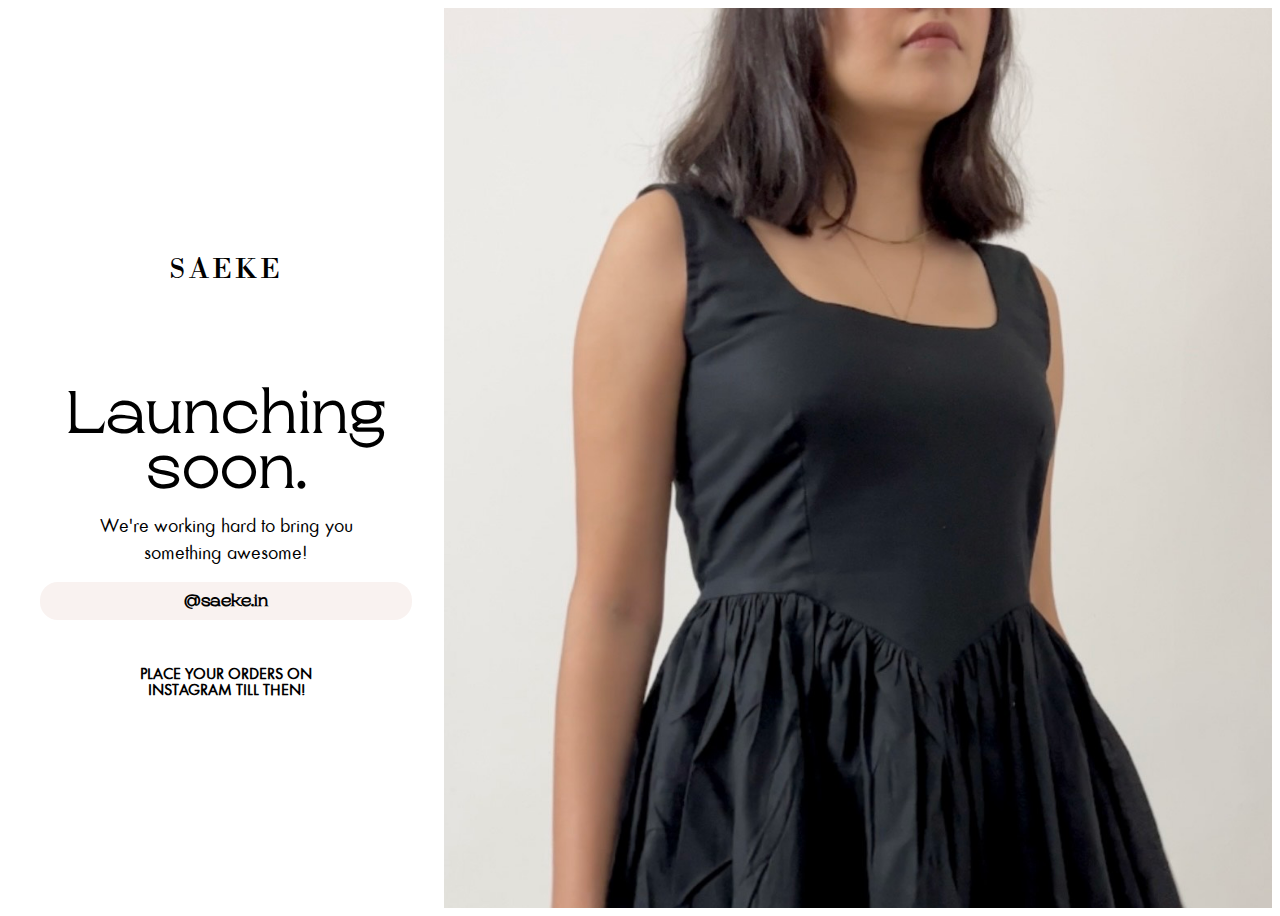
==== index.html @ 1c846b98 "Add files via upload" ====
<!DOCTYPE html>
<html>
    <head>
        <title>
            SAEKE
        </title>
        <link rel="stylesheet" href="index.css">
        
    </head>
    <body>
        <div class="text-section">
        <div class="saeke">
            <p class="saeke">
                SAEKE
            </p>
        </div>
        <div class="content">

            <div class="launching">
                Launching<br> soon.
        </div>
        <div class="caption">
            We're working hard to bring you <br>
            something awesome!
        </div>
        
        <button class="saekeb" >
            @saeke.in
        </button>
        
        <div class="footer">
            PLACE YOUR ORDERS ON <br>
            INSTAGRAM TILL THEN!
        </div>
    </div>
        </div>
        <img class="image-section" src="cover-image.jpeg" />
    </body>
</html>
---- index.css ----
@font-face{
    font-family: badoni;
    src: url('fonts/BodoniXT.ttf')
}
@font-face {
    font-family: rasputin;
    src: url(fonts/Rasputin.otf);
}
@font-face {
    font-family: futura;
    src: url(fonts/Futura\ Round.ttf);
}

body
{
    display: flex;
    flex-direction: row;
    height: 100vh;
}

.text-section
{
    margin: 0;
    padding: 0;
    width: 45%;  
    text-align: center;
    padding: 2rem;
    justify-content: center;
    display: flex;
    flex-direction: column;
}

.saeke
{
    display: inline-block;
    margin-bottom: 50px;
    font-size: 30px;
    font-family: badoni;
    letter-spacing: 3px;   
}

.content
{
    gap: 1rem;
    display:flex;
    flex-direction: column;
}

.launching
{
    font-size: 60px;
    font-family: rasputin;
    line-height: 55px;
}

.caption
{
    font-family: futura;
    font-size: 20px;
}

.saekeb
{
    border: none;
    padding-left: 50px;
    padding-right: 50px;
    padding-top: 10px;
    padding-bottom: 10px;
    font-size: 16px;
    border-radius: 18px;
    font-family: rasputin;
    font-weight: bold;
    background-color: rgb(249, 242, 240);
    cursor: pointer;
    margin-bottom: 30px;
}

.saekeb:hover
{ 
    text-decoration: underline;
}

.saekeb:active
{
    opacity: 0.7;
}

.footer
{
    font-family: futura;
    font-weight: bold;
    line-height: 16px;
}

.image-section
{
    height: 100%;
    background-image: url("cover-image.jpeg");
    overflow: hidden;
    width: 100%;
    object-fit: cover;
    position: 0px;
    object-position: top;
}

/* .image-section img{
    
    overflow: hidden;
    object-fit: cover;
    object-position: bottom;
} */

a
{
    color: black;
}
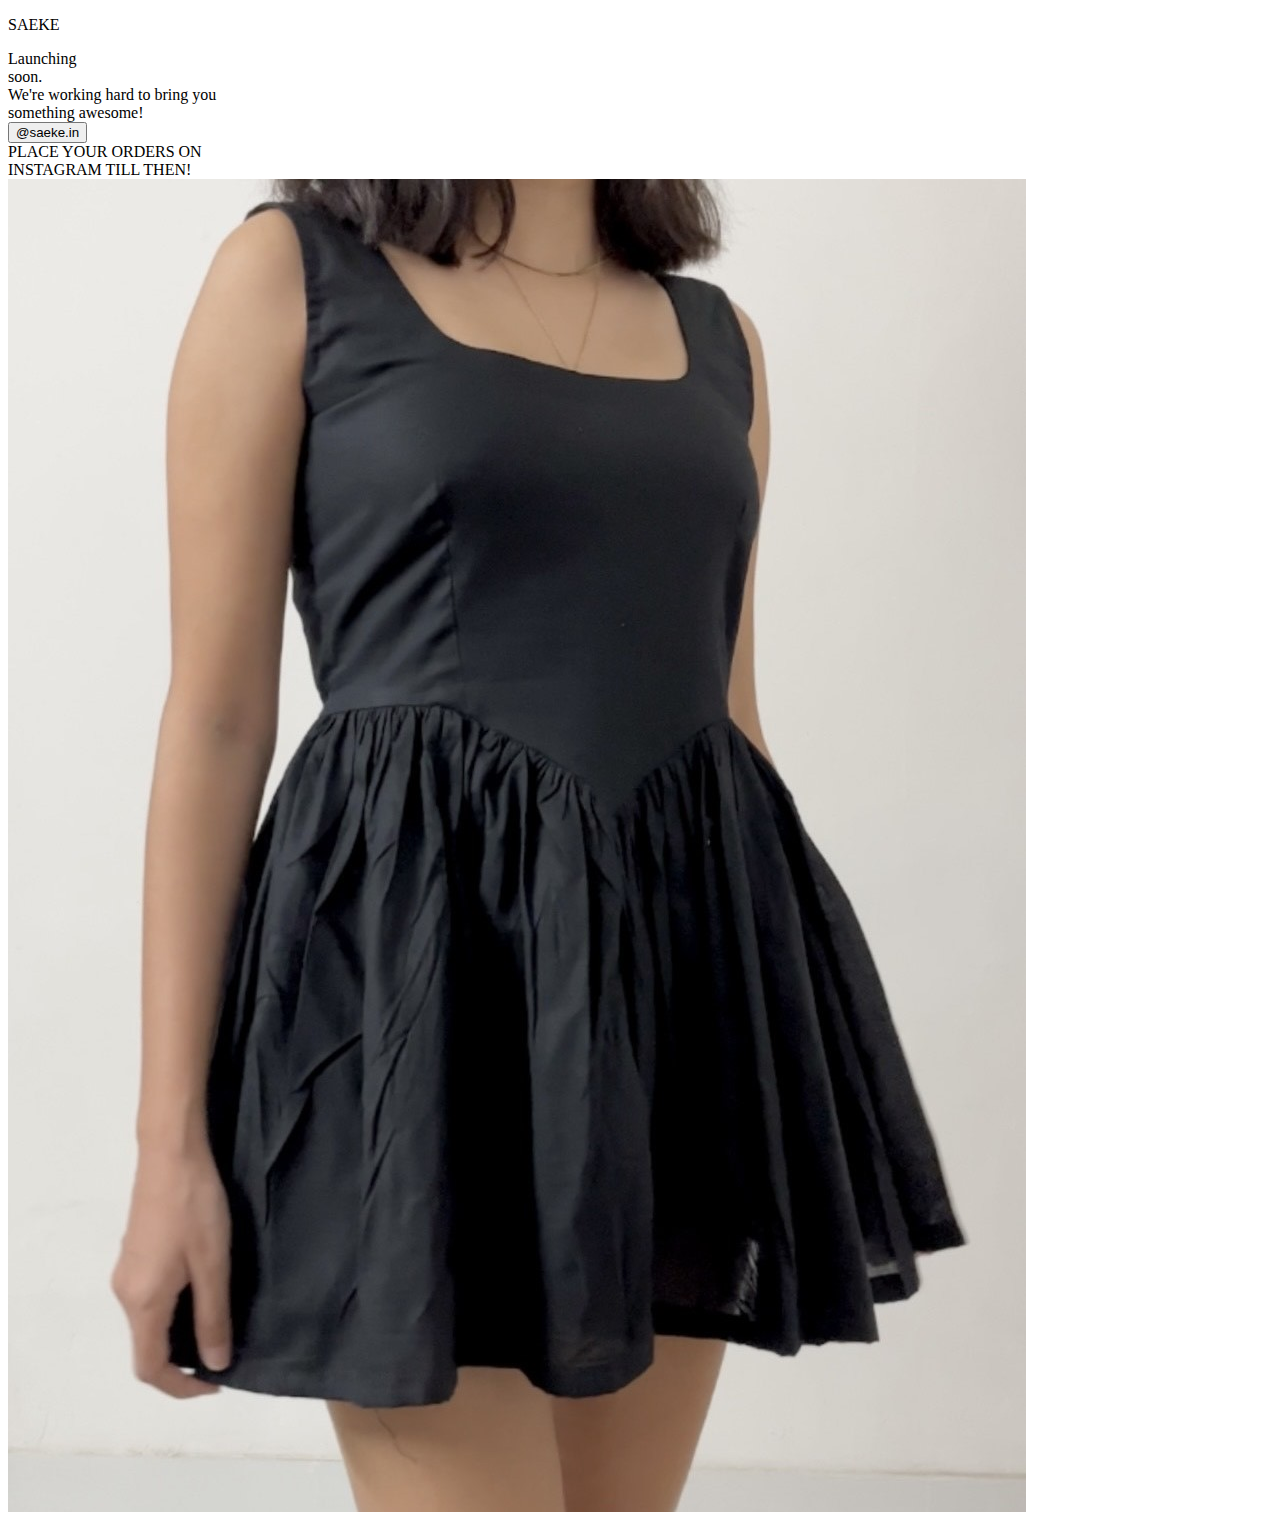
==== commit d351ceba: "Add files via upload" ====
--- a/index.html
+++ b/index.html
@@ -4,36 +4,38 @@
         <title>
             SAEKE
         </title>
-        <link rel="stylesheet" href="index.css">
-        
+        <link rel="stylesheet" href="website.css">
     </head>
     <body>
         <div class="text-section">
-        <div class="saeke">
-            <p class="saeke">
-                SAEKE
-            </p>
+            <div class="saeke">
+                <p class="saeke">
+                    SAEKE
+                </p>
+            </div>
+            <div class="content">
+    
+                <div class="launching">
+                    Launching<br> soon.
+            </div>
+            <div class="caption">
+                We're working hard to bring you <br>
+                something awesome!
+            </div>
+            <a href="https://www.instagram.com/saeke.in/">
+            <button class="saekeb" >
+                @saeke.in
+            </button>
+        </a>
+            
+            <div class="footer">
+                PLACE YOUR ORDERS ON <br>
+                INSTAGRAM TILL THEN!
+            </div>
         </div>
-        <div class="content">
-
-            <div class="launching">
-                Launching<br> soon.
         </div>
-        <div class="caption">
-            We're working hard to bring you <br>
-            something awesome!
+        <div class="image-section">
+            <img src="cover-image.jpeg">
         </div>
-        
-        <button class="saekeb" >
-            @saeke.in
-        </button>
-        
-        <div class="footer">
-            PLACE YOUR ORDERS ON <br>
-            INSTAGRAM TILL THEN!
-        </div>
-    </div>
-        </div>
-        <img class="image-section" src="cover-image.jpeg" />
     </body>
 </html>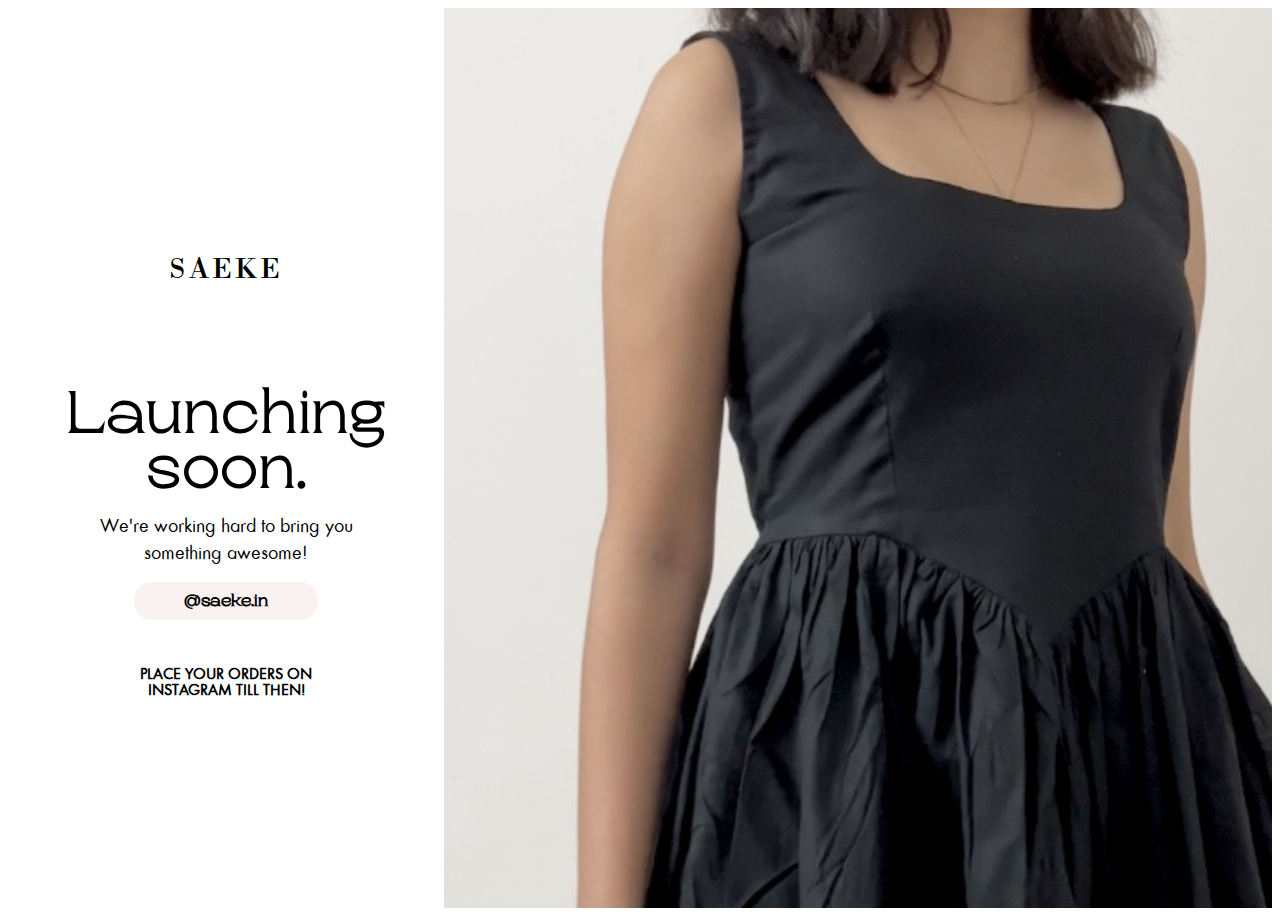
==== commit 9292bdff: "update css link" ====
--- a/index.html
+++ b/index.html
@@ -4,7 +4,7 @@
         <title>
             SAEKE
         </title>
-        <link rel="stylesheet" href="website.css">
+        <link rel="stylesheet" href="index.css">
     </head>
     <body>
         <div class="text-section">
@@ -38,4 +38,4 @@
             <img src="cover-image.jpeg">
         </div>
     </body>
-</html>+</html>
--- a/index.css
+++ b/index.css
@@ -0,0 +1,117 @@
+@font-face{
+    font-family: badoni;
+    src: url('fonts/BodoniXT.ttf')
+}
+@font-face {
+    font-family: rasputin;
+    src: url(fonts/Rasputin.otf);
+}
+@font-face {
+    font-family: futura;
+    src: url(fonts/Futura\ Round.ttf);
+}
+
+body
+{
+    display: flex;
+    flex-direction: row;
+    height: 100vh;
+}
+
+.text-section
+{
+    margin: 0;
+    padding: 0;
+    width: 45%;  
+    text-align: center;
+    padding: 2rem;
+    justify-content: center;
+    display: flex;
+    flex-direction: column;
+}
+
+.saeke
+{
+    display: inline-block;
+    margin-bottom: 50px;
+    font-size: 30px;
+    font-family: badoni;
+    letter-spacing: 3px;   
+}
+
+.content
+{
+    gap: 1rem;
+    display:flex;
+    flex-direction: column;
+}
+
+.launching
+{
+    font-size: 60px;
+    font-family: rasputin;
+    line-height: 55px;
+}
+
+.caption
+{
+    font-family: futura;
+    font-size: 20px;
+}
+
+.saekeb
+{
+    border: none;
+    padding-left: 50px;
+    padding-right: 50px;
+    padding-top: 10px;
+    padding-bottom: 10px;
+    font-size: 16px;
+    border-radius: 18px;
+    font-family: rasputin;
+    font-weight: bold;
+    background-color: rgb(249, 242, 240);
+    cursor: pointer;
+    margin-bottom: 30px;
+}
+
+.saekeb:hover
+{ 
+    text-decoration: underline;
+}
+
+.saekeb:active
+{
+    opacity: 0.7;
+}
+
+.footer
+{
+    font-family: futura;
+    font-weight: bold;
+    line-height: 16px;
+}
+
+.image-section
+{
+    height: 100%;
+    background-image: url("cover-image.jpeg");
+    overflow: hidden;
+    width: 100%;
+    object-fit: cover;
+    position: 0px;
+    object-position: top;
+}
+
+/* .image-section img{
+    
+    overflow: hidden;
+    object-fit: cover;
+    object-position: bottom;
+} */
+
+a
+{
+    color: black;
+}
+
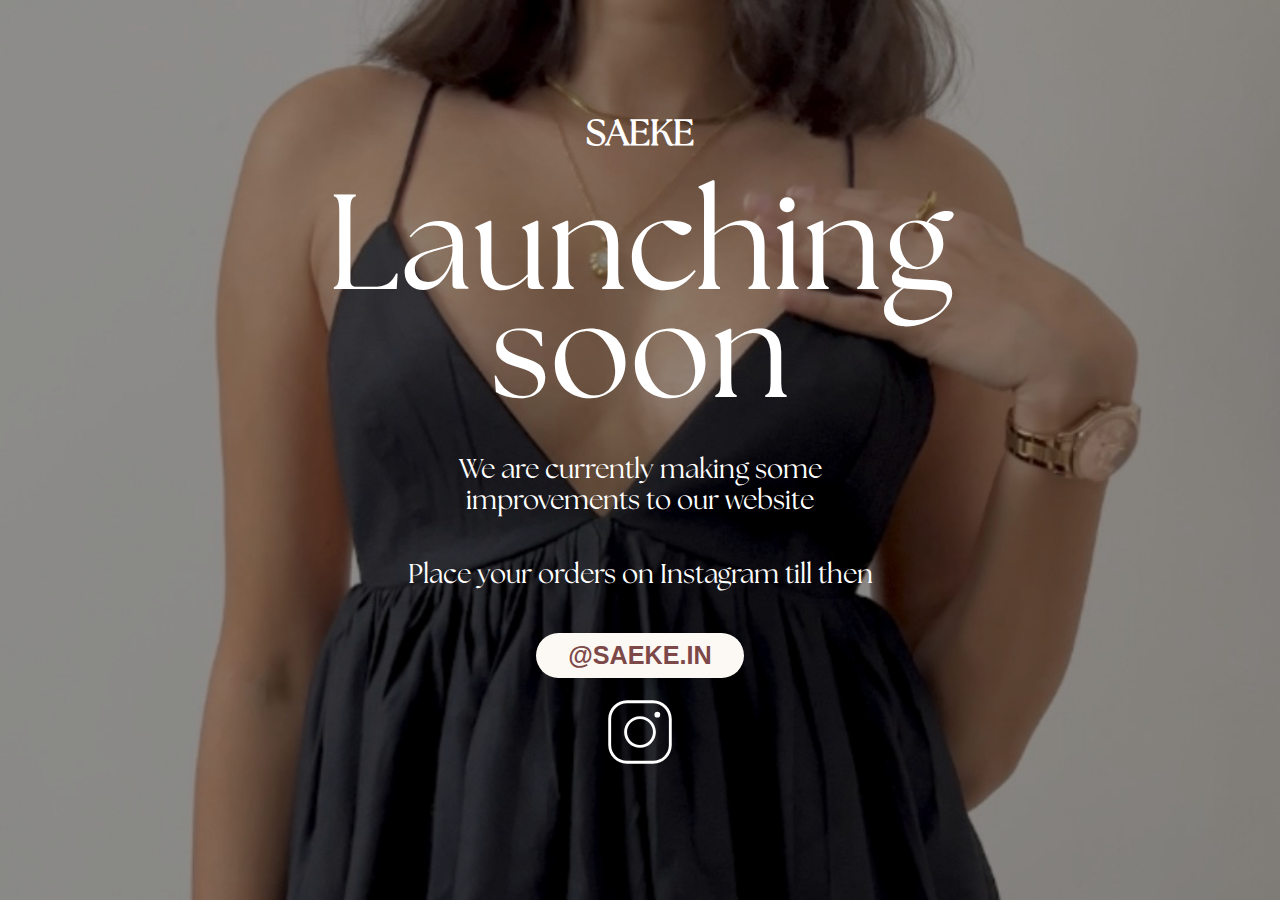
==== commit 7dd20b98: "Add files via upload" ====
--- a/index.html
+++ b/index.html
@@ -1,41 +1,26 @@
 <!DOCTYPE html>
 <html>
     <head>
-        <title>
-            SAEKE
-        </title>
         <link rel="stylesheet" href="index.css">
     </head>
     <body>
-        <div class="text-section">
-            <div class="saeke">
-                <p class="saeke">
-                    SAEKE
-                </p>
-            </div>
-            <div class="content">
+        <div class="content">
+        <div class="saeke">
+            SAEKE
+        </div>
+        <div class="launching" >
+            Launching<br>soon
+        </div>
+        <div class="caption">
+            We are currently making some<br>improvements to our website
+        </div>
+        <div class="orders">Place your orders on Instagram till then</div>
+        <div class="icons">
+            <a href="https://www.instagram.com/saeke.in/">
+        <button class="instalink">@SAEKE.IN</button></a>
+        <img src="insta.svg" class="bgimg">
+    </div>
+    </div>
     
-                <div class="launching">
-                    Launching<br> soon.
-            </div>
-            <div class="caption">
-                We're working hard to bring you <br>
-                something awesome!
-            </div>
-            <a href="https://www.instagram.com/saeke.in/">
-            <button class="saekeb" >
-                @saeke.in
-            </button>
-        </a>
-            
-            <div class="footer">
-                PLACE YOUR ORDERS ON <br>
-                INSTAGRAM TILL THEN!
-            </div>
-        </div>
-        </div>
-        <div class="image-section">
-            <img src="cover-image.jpeg">
-        </div>
     </body>
-</html>
+</html>--- a/index.css
+++ b/index.css
@@ -1,117 +1,98 @@
-@font-face{
-    font-family: badoni;
-    src: url('fonts/BodoniXT.ttf')
-}
-@font-face {
-    font-family: rasputin;
-    src: url(fonts/Rasputin.otf);
-}
-@font-face {
-    font-family: futura;
-    src: url(fonts/Futura\ Round.ttf);
+body, html{
+    height: 100%;  
+    padding: 0;
+    margin: 0;
+    overflow: hidden;
 }
 
-body
-{
-    display: flex;
-    flex-direction: row;
-    height: 100vh;
+@font-face {
+    font-family: seasons;
+    src: url(fonts/Fontspring-DEMO-theseasons-reg.otf);
 }
 
-.text-section
-{
+body{
+    color: white;
+    display: flex;
+    flex-direction: column;
+    min-height: 100vh;
+    font-family: seasons;
+    background-image: url(cover-image.jpeg);
+    background-size: cover;
+    background-repeat: no-repeat;
+    background-position: 0% 20%;
+
+    
+    
+}
+
+.content{
+    flex-grow: 1;
+    display: flex;
+    padding-top: 8vh;
+    padding-bottom: 10vh;
+    flex-direction: column;
+    justify-content: space-evenly;
+    align-items: center;
+    height: 100vh;
+    overflow: hidden;
     margin: 0;
-    padding: 0;
-    width: 45%;  
     text-align: center;
-    padding: 2rem;
-    justify-content: center;
+    background-color: rgb(0, 0, 0, 0.4);
+    background-blend-mode: multiply;
+    
+}
+
+.insta_link{
+    text-align: center;
+}
+
+.launching{
+    font-size: 15vh;
+    line-height: 12vh;
+}
+
+.saeke{
+    font-size: 4vh;
+    font-weight: bold;
+}
+
+.caption{
+    font-size: 3vh;
+}
+
+.orders{
+    font-size: 3vh;;
+}
+
+.instalink{
+    flex: 2;
+    font-size: 2.8vh;
+    font-weight: bold;
+    color: rgb(125, 72
+    , 72);
+    padding: 0.5rem 2rem;
+    border-radius: 1.7rem;
+    background-color: rgb(252, 248, 244);
+    cursor: pointer;
+    transition: 0.15s;
+    border: none;
+    margin-bottom: 2vh;
+}
+
+.instalink:hover{
+    opacity: 0.7;
+    /* font-size: 3.2vh; */
+
+}
+
+.icons{
     display: flex;
     flex-direction: column;
 }
 
-.saeke
-{
-    display: inline-block;
-    margin-bottom: 50px;
-    font-size: 30px;
-    font-family: badoni;
-    letter-spacing: 3px;   
+.bgimg{
+    height: 8vh;
 }
 
-.content
-{
-    gap: 1rem;
-    display:flex;
-    flex-direction: column;
-}
 
-.launching
-{
-    font-size: 60px;
-    font-family: rasputin;
-    line-height: 55px;
-}
 
-.caption
-{
-    font-family: futura;
-    font-size: 20px;
-}
-
-.saekeb
-{
-    border: none;
-    padding-left: 50px;
-    padding-right: 50px;
-    padding-top: 10px;
-    padding-bottom: 10px;
-    font-size: 16px;
-    border-radius: 18px;
-    font-family: rasputin;
-    font-weight: bold;
-    background-color: rgb(249, 242, 240);
-    cursor: pointer;
-    margin-bottom: 30px;
-}
-
-.saekeb:hover
-{ 
-    text-decoration: underline;
-}
-
-.saekeb:active
-{
-    opacity: 0.7;
-}
-
-.footer
-{
-    font-family: futura;
-    font-weight: bold;
-    line-height: 16px;
-}
-
-.image-section
-{
-    height: 100%;
-    background-image: url("cover-image.jpeg");
-    overflow: hidden;
-    width: 100%;
-    object-fit: cover;
-    position: 0px;
-    object-position: top;
-}
-
-/* .image-section img{
-    
-    overflow: hidden;
-    object-fit: cover;
-    object-position: bottom;
-} */
-
-a
-{
-    color: black;
-}
-
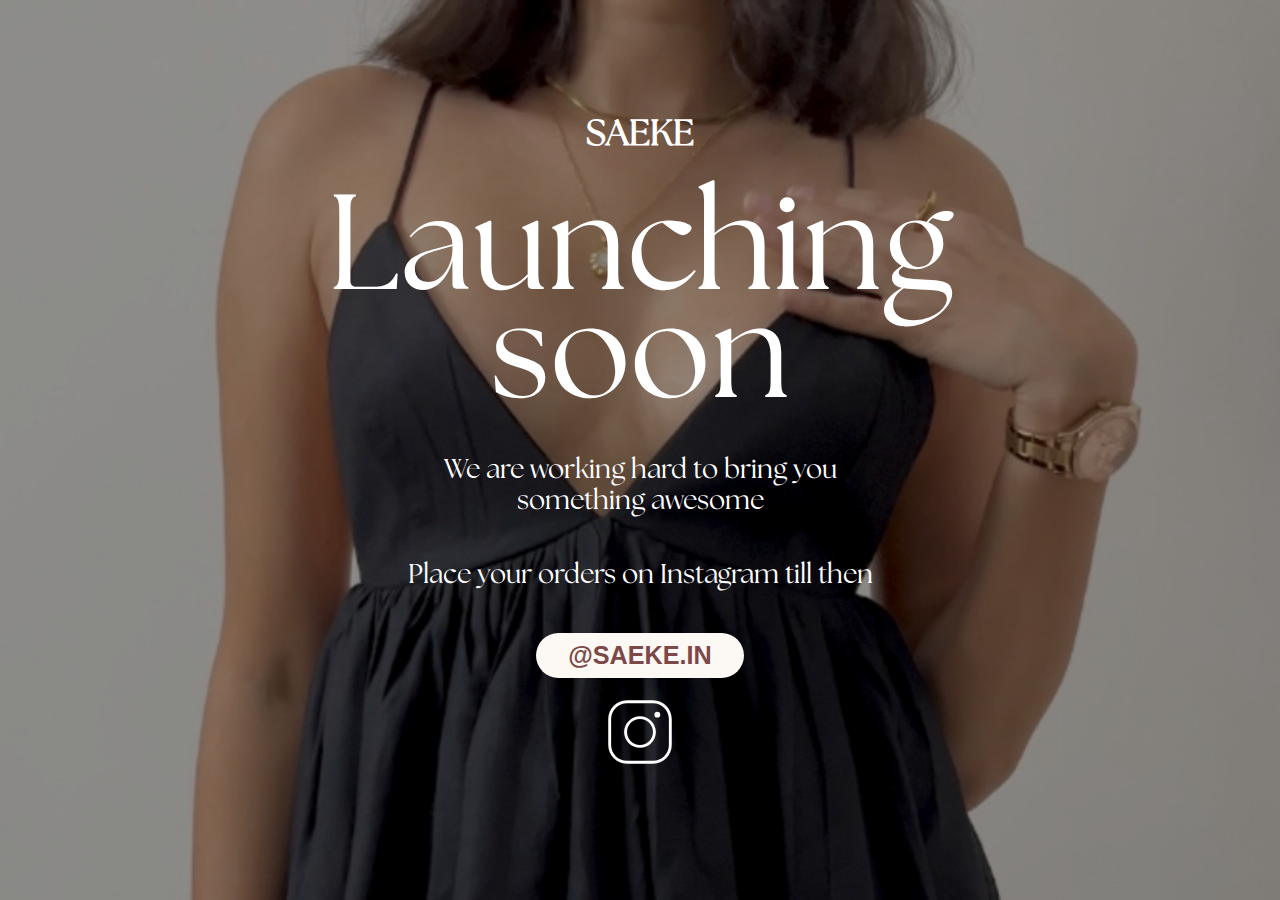
==== commit 9566a5a1: "caption update" ====
--- a/index.html
+++ b/index.html
@@ -12,7 +12,7 @@
             Launching<br>soon
         </div>
         <div class="caption">
-            We are currently making some<br>improvements to our website
+            We are working hard to bring you<br>something awesome
         </div>
         <div class="orders">Place your orders on Instagram till then</div>
         <div class="icons">
@@ -23,4 +23,4 @@
     </div>
     
     </body>
-</html>+</html>
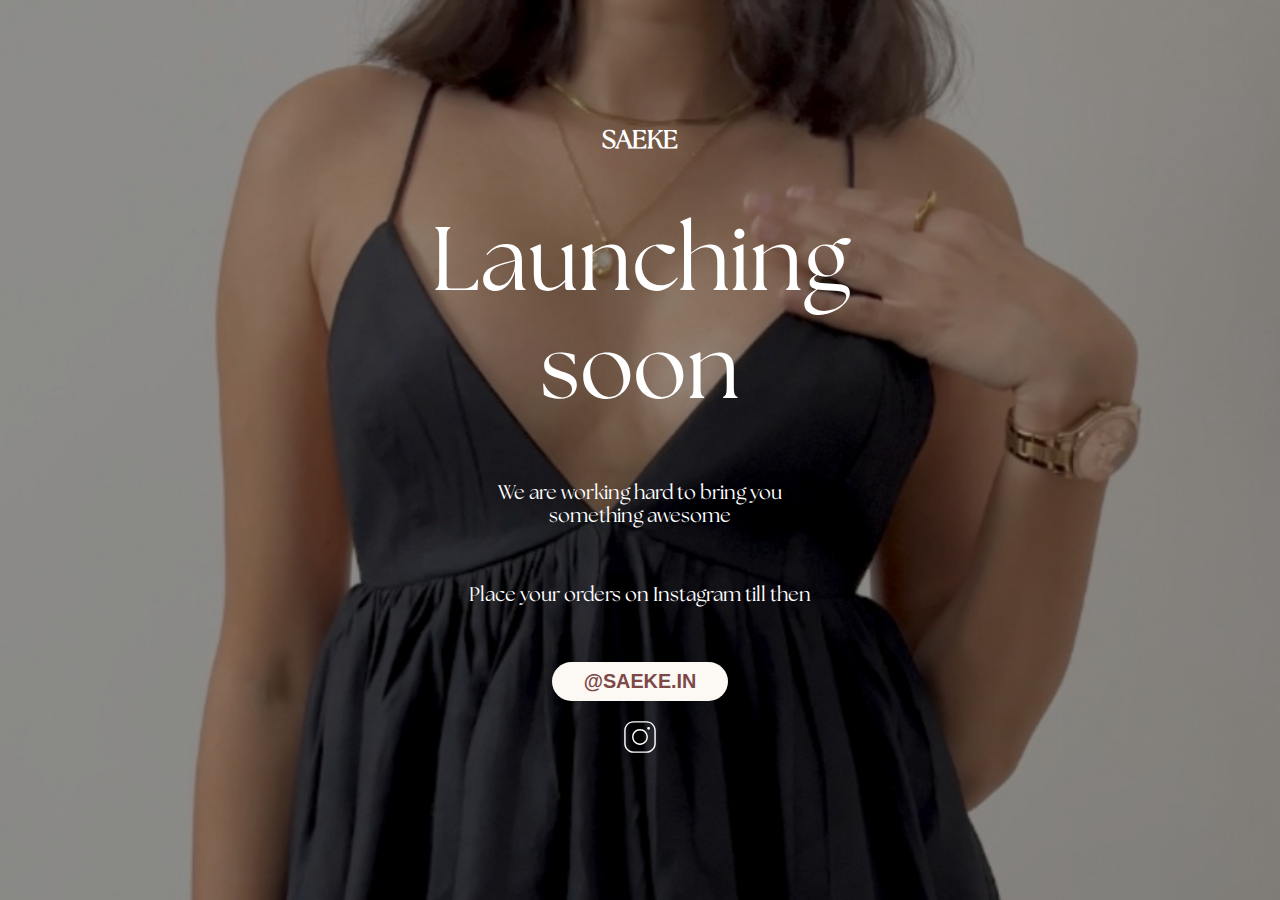
==== commit a1a65c84: "Add files via upload" ====
--- a/index.html
+++ b/index.html
@@ -23,4 +23,4 @@
     </div>
     
     </body>
-</html>
+</html>--- a/index.css
+++ b/index.css
@@ -42,31 +42,27 @@
     
 }
 
-.insta_link{
-    text-align: center;
-}
-
 .launching{
-    font-size: 15vh;
+    font-size: 10vh;
     line-height: 12vh;
 }
 
 .saeke{
-    font-size: 4vh;
+    font-size: 2.8vh;
     font-weight: bold;
 }
 
 .caption{
-    font-size: 3vh;
+    font-size: 2.2vh;
 }
 
 .orders{
-    font-size: 3vh;;
+    font-size: 2.2vh;;
 }
 
 .instalink{
     flex: 2;
-    font-size: 2.8vh;
+    font-size: 2.2vh;
     font-weight: bold;
     color: rgb(125, 72
     , 72);
@@ -91,8 +87,12 @@
 }
 
 .bgimg{
-    height: 8vh;
+    height: 4vh;
 }
 
 
-
+@media only screen and (max-width: 430px) {
+    .launching{
+        color: black;
+    }
+}